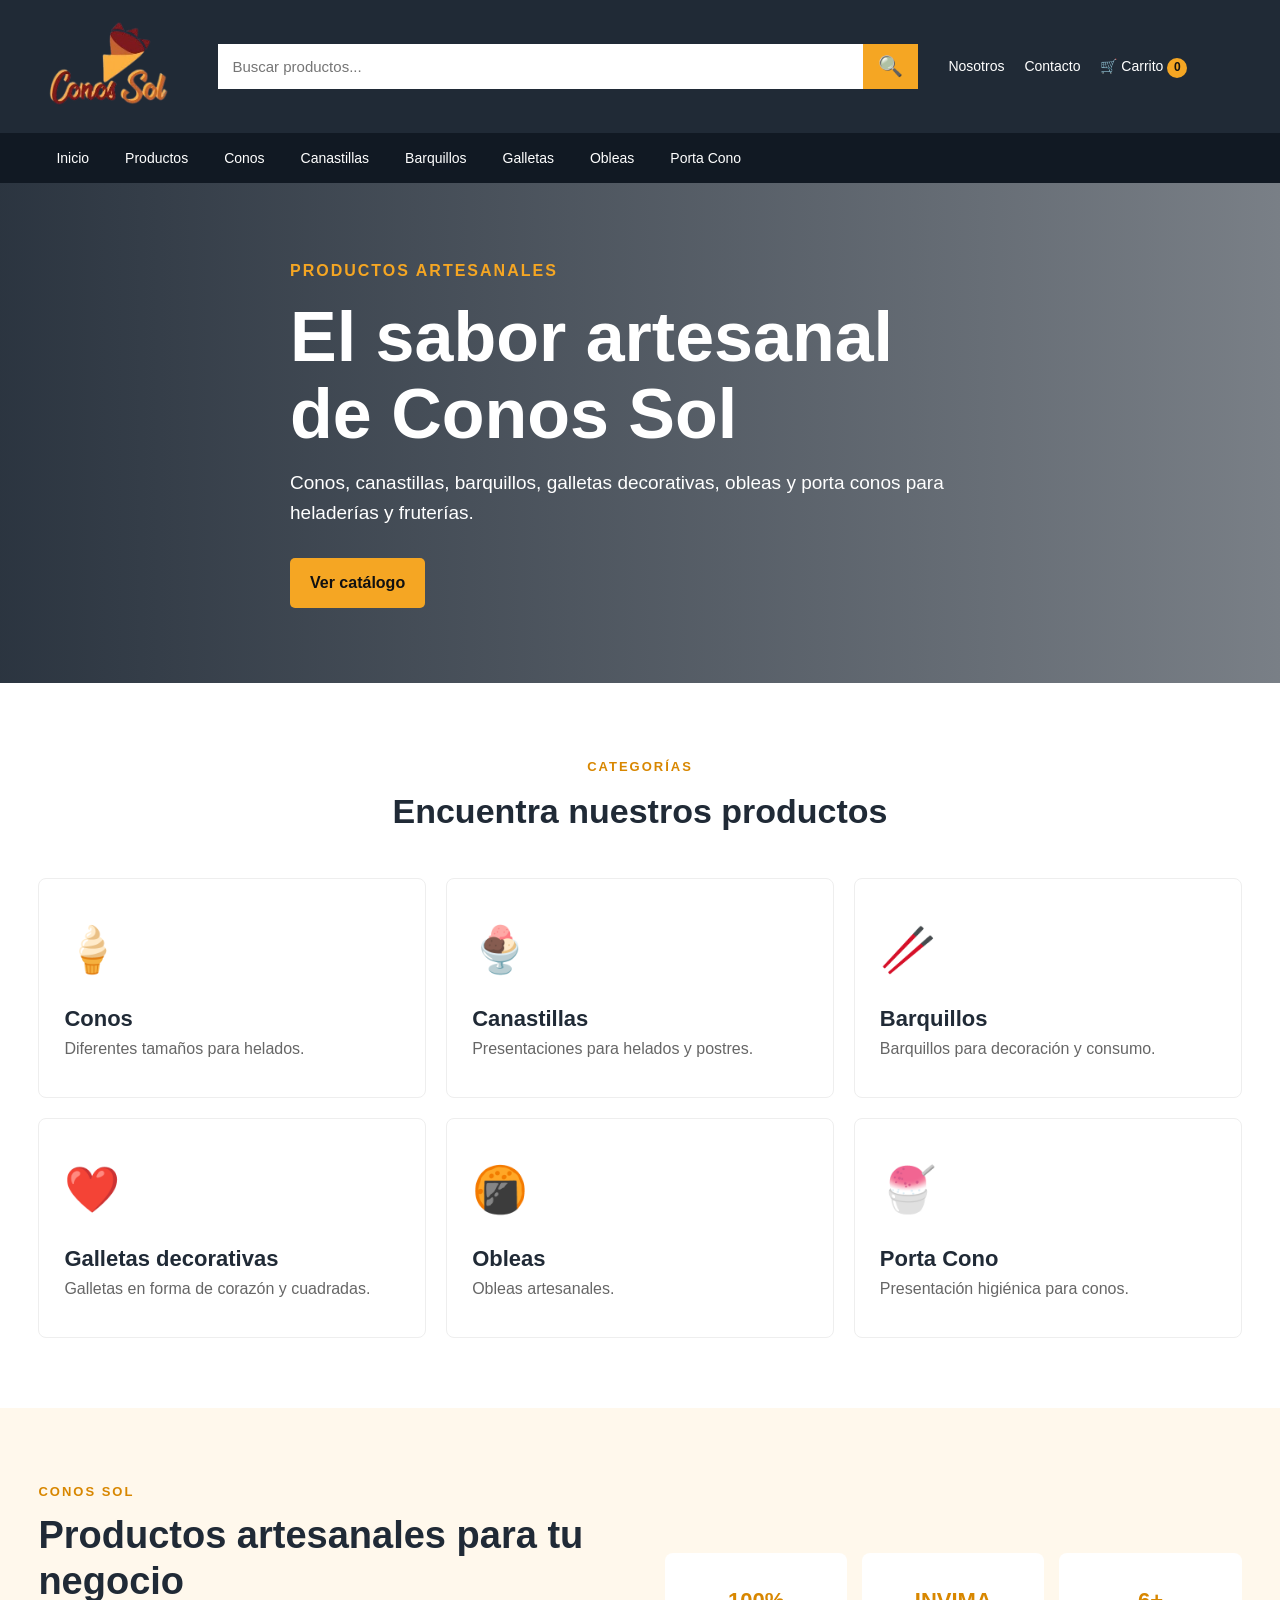
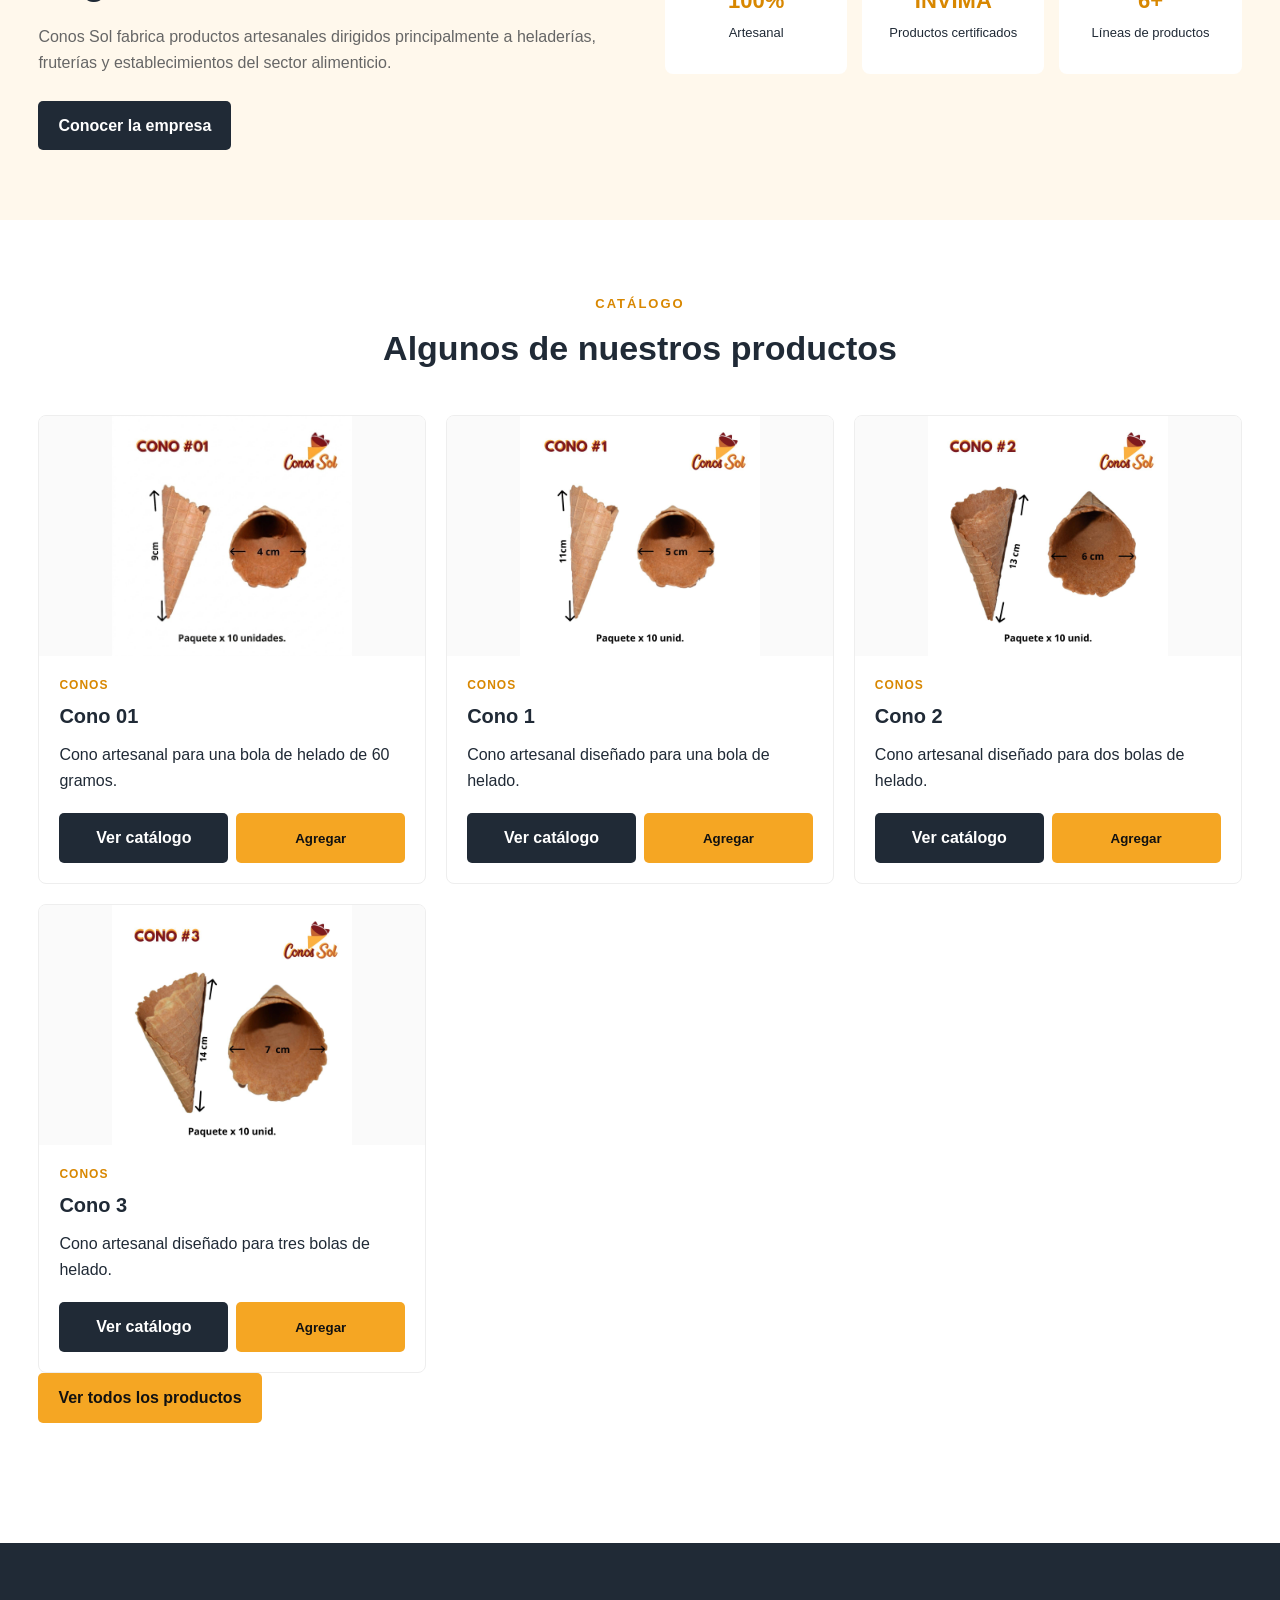
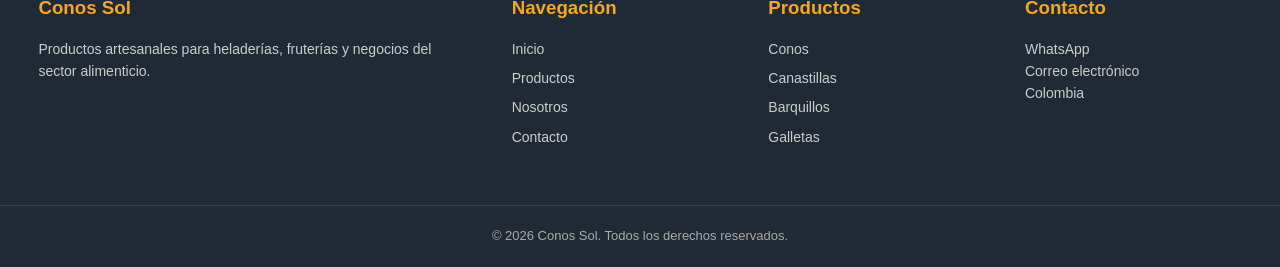
==== index.html @ 16136f0b "Organizar archivos para GitHub Pages" ====
<!DOCTYPE html>
<html lang="es">
<head>
    <meta charset="UTF-8">
    <meta name="viewport" content="width=device-width, initial-scale=1.0">

    <title>Conos Sol | Productos Artesanales</title>

    <link rel="stylesheet" href="css/style.css">
</head>

<body>

    <!-- =========================
         ENCABEZADO
    ========================== -->

    <header class="header">

        <div class="header-container">

            <a href="index.html" class="logo-container">
                <img src="img/logo.png" alt="Conos Sol" class="logo">
            </a>

            <div class="search-container">
                <input
                    type="text"
                    id="searchHome"
                    placeholder="Buscar productos..."
                >

                <button onclick="buscarDesdeInicio()">
                    🔍
                </button>
            </div>

            <nav class="header-actions">

                <a href="pages/nosotros.html">
                    Nosotros
                </a>

                <a href="pages/contacto.html">
                    Contacto
                </a>

                <a href="pages/carrito.html" class="cart-link">
                    🛒 Carrito
                    <span id="cartCounter">0</span>
                </a>

            </nav>

        </div>

    </header>


    <!-- =========================
         MENÚ PRINCIPAL
    ========================== -->

    <nav class="main-nav">

        <div class="nav-container">

            <a href="index.html">
                Inicio
            </a>

            <a href="pages/productos.html">
                Productos
            </a>

            <a href="pages/productos.html?categoria=conos">
                Conos
            </a>

            <a href="pages/productos.html?categoria=canastillas">
                Canastillas
            </a>

            <a href="pages/productos.html?categoria=barquillos">
                Barquillos
            </a>

            <a href="pages/productos.html?categoria=galletas">
                Galletas
            </a>

            <a href="pages/productos.html?categoria=obleas">
                Obleas
            </a>

            <a href="pages/productos.html?categoria=porta-cono">
                Porta Cono
            </a>

        </div>

    </nav>


    <!-- =========================
         BANNER PRINCIPAL
    ========================== -->

    <main>

        <section class="hero">

            <div class="hero-content">

                <span class="hero-tag">
                    PRODUCTOS ARTESANALES
                </span>

                <h1>
                    El sabor artesanal de Conos Sol
                </h1>

                <p>
                    Conos, canastillas, barquillos, galletas decorativas,
                    obleas y porta conos para heladerías y fruterías.
                </p>

                <a
                    href="pages/productos.html"
                    class="btn-primary"
                >
                    Ver catálogo
                </a>

            </div>

        </section>


        <!-- =========================
             CATEGORÍAS
        ========================== -->

        <section class="section">

            <div class="section-title">

                <span>CATEGORÍAS</span>

                <h2>
                    Encuentra nuestros productos
                </h2>

            </div>


            <div class="category-grid">

                <a
                    href="pages/productos.html?categoria=conos"
                    class="category-card"
                >

                    <div class="category-icon">
                        🍦​
                    </div>

                    <h3>
                        Conos
                    </h3>

                    <p>
                        Diferentes tamaños para helados.
                    </p>

                </a>


                <a
                    href="pages/productos.html?categoria=canastillas"
                    class="category-card"
                >

                    <div class="category-icon">
                        🍨​
                    </div>

                    <h3>
                        Canastillas
                    </h3>

                    <p>
                        Presentaciones para helados y postres.
                    </p>

                </a>


                <a
                    href="pages/productos.html?categoria=barquillos"
                    class="category-card"
                >

                    <div class="category-icon">
                        🥢​
                    </div>

                    <h3>
                        Barquillos
                    </h3>

                    <p>
                        Barquillos para decoración y consumo.
                    </p>

                </a>


                <a
                    href="pages/productos.html?categoria=galletas"
                    class="category-card"
                >

                    <div class="category-icon">
                        ❤️
                    </div>

                    <h3>
                        Galletas decorativas
                    </h3>

                    <p>
                        Galletas en forma de corazón y cuadradas.
                    </p>

                </a>


                <a
                    href="pages/productos.html?categoria=obleas"
                    class="category-card"
                >

                    <div class="category-icon">
                        ​🍘​
                    </div>

                    <h3>
                        Obleas
                    </h3>

                    <p>
                        Obleas artesanales.
                    </p>

                </a>


                <a
                    href="pages/productos.html?categoria=porta-cono"
                    class="category-card"
                >

                    <div class="category-icon">
                        🍧​
                    </div>

                    <h3>
                        Porta Cono
                    </h3>

                    <p>
                        Presentación higiénica para conos.
                    </p>

                </a>

            </div>

        </section>


        <!-- =========================
             INFORMACIÓN DE LA EMPRESA
        ========================== -->

        <section class="info-section">

            <div>

                <span class="section-label">
                    CONOS SOL
                </span>

                <h2>
                    Productos artesanales para tu negocio
                </h2>

                <p>
                    Conos Sol fabrica productos artesanales dirigidos
                    principalmente a heladerías, fruterías y establecimientos
                    del sector alimenticio.
                </p>

                <a
                    href="pages/nosotros.html"
                    class="btn-secondary"
                >
                    Conocer la empresa
                </a>

            </div>


            <div class="info-box">

                <div>
                    <strong>100%</strong>
                    <span>Artesanal</span>
                </div>

                <div>
                    <strong>INVIMA</strong>
                    <span>Productos certificados</span>
                </div>

                <div>
                    <strong>6+</strong>
                    <span>Líneas de productos</span>
                </div>

            </div>

        </section>


        <!-- =========================
             DESTACADOS
        ========================== -->

        <section class="section">

            <div class="section-title">

                <span>CATÁLOGO</span>

                <h2>
                    Algunos de nuestros productos
                </h2>

            </div>

            <div
                id="featuredProducts"
                class="product-grid"
            >
                <!-- JavaScript -->
            </div>

            <div class="center-button">

                <a
                    href="pages/productos.html"
                    class="btn-primary"
                >
                    Ver todos los productos
                </a>

            </div>

        </section>

    </main>


    <!-- =========================
         PIE DE PÁGINA
    ========================== -->

    <footer class="footer">

        <div class="footer-container">

            <div>

                <h3>
                    Conos Sol
                </h3>

                <p>
                    Productos artesanales para heladerías,
                    fruterías y negocios del sector alimenticio.
                </p>

            </div>


            <div>

                <h3>
                    Navegación
                </h3>

                <a href="index.html">
                    Inicio
                </a>

                <a href="pages/productos.html">
                    Productos
                </a>

                <a href="pages/nosotros.html">
                    Nosotros
                </a>

                <a href="pages/contacto.html">
                    Contacto
                </a>

            </div>


            <div>

                <h3>
                    Productos
                </h3>

                <a href="pages/productos.html?categoria=conos">
                    Conos
                </a>

                <a href="pages/productos.html?categoria=canastillas">
                    Canastillas
                </a>

                <a href="pages/productos.html?categoria=barquillos">
                    Barquillos
                </a>

                <a href="pages/productos.html?categoria=galletas">
                    Galletas
                </a>

            </div>


            <div>

                <h3>
                    Contacto
                </h3>

                <p>
                    WhatsApp
                </p>

                <p>
                    Correo electrónico
                </p>

                <p>
                    Colombia
                </p>

            </div>

        </div>


        <div class="footer-bottom">

            <p>
                © 2026 Conos Sol. Todos los derechos reservados.
            </p>

        </div>

    </footer>


    <script src="js/script.js"></script>

</body>
</html>
---- css/style.css ----
/* =========================================================
   CONOS SOL
   ESTILOS GENERALES
========================================================= */

* {
    margin: 0;
    padding: 0;
    box-sizing: border-box;
}


:root {

    --primary: #f5a623;
    --primary-dark: #d88700;

    --dark: #202a36;
    --dark-2: #303b48;

    --cream: #fff8ec;

    --brown: #71351f;

    --white: #ffffff;

    --gray: #666666;

    --light-gray: #eeeeee;

}


body {

    font-family:
        Arial,
        Helvetica,
        sans-serif;

    color: var(--dark);

    background: #ffffff;

    line-height: 1.6;

}


a {

    text-decoration: none;

    color: inherit;

}


button,
input,
textarea,
select {

    font-family: inherit;

}


/* =========================================================
   HEADER
========================================================= */

.header {

    background: var(--dark);

    color: white;

}


.header-container {

    width: min(
        1400px,
        94%
    );

    margin: auto;

    min-height: 75px;

    display: flex;

    align-items: center;

    gap: 30px;

}


.logo {

    width: 150px;

    height: auto;

    object-fit: contain;

}


.logo-container {

    display: flex;

    align-items: center;

}


/* =========================================================
   BUSCADOR
========================================================= */

.search-container {

    flex: 1;

    display: flex;

    max-width: 700px;

}


.search-container input {

    width: 100%;

    padding: 14px;

    border: none;

    outline: none;

    font-size: 15px;

}


.search-container button {

    width: 60px;

    border: none;

    background: var(--primary);

    cursor: pointer;

    font-size: 20px;

}


.search-container button:hover {

    background: var(--primary-dark);

}


/* =========================================================
   ACCIONES HEADER
========================================================= */

.header-actions {

    display: flex;

    align-items: center;

    gap: 20px;

    white-space: nowrap;

}


.header-actions a {

    font-size: 14px;

}


.header-actions a:hover {

    color: var(--primary);

}


.cart-link {

    position: relative;

}


#cartCounter {

    background: var(--primary);

    color: #111;

    border-radius: 50%;

    min-width: 20px;

    height: 20px;

    display: inline-flex;

    align-items: center;

    justify-content: center;

    font-size: 12px;

    font-weight: bold;

}


/* =========================================================
   MENÚ
========================================================= */

.main-nav {

    background: #111923;

    color: white;

}


.nav-container {

    width: min(
        1400px,
        94%
    );

    margin: auto;

    display: flex;

    overflow-x: auto;

}


.nav-container a {

    padding: 14px 18px;

    white-space: nowrap;

    font-size: 14px;

}


.nav-container a:hover {

    background: var(--dark-2);

    color: var(--primary);

}


/* =========================================================
   HERO
========================================================= */

.hero {

    min-height: 500px;

    display: flex;

    align-items: center;

    background:

        linear-gradient(
            90deg,
            rgba(32, 42, 54, .95),
            rgba(32, 42, 54, .60)
        ),

        url("../img/conos.jpg");

    background-size: cover;

    background-position: center;

    color: white;

}


.hero-content {

    width: min(
        1400px,
        94%
    );

    margin: auto;

    max-width: 700px;

}


.hero-tag {

    color: var(--primary);

    font-weight: bold;

    letter-spacing: 2px;

}


.hero h1 {

    font-size: clamp(
        40px,
        6vw,
        70px
    );

    line-height: 1.1;

    margin: 15px 0;

}


.hero p {

    font-size: 19px;

    margin-bottom: 30px;

}


/* =========================================================
   BOTONES
========================================================= */

.btn-primary,
.btn-secondary,
.btn-danger {

    display: inline-flex;

    align-items: center;

    justify-content: center;

    border: none;

    padding: 12px 20px;

    border-radius: 5px;

    cursor: pointer;

    font-weight: bold;

    transition: .2s;

}


.btn-primary {

    background: var(--primary);

    color: #111;

}


.btn-primary:hover {

    background: var(--primary-dark);

    transform: translateY(-1px);

}


.btn-secondary {

    background: var(--dark);

    color: white;

}


.btn-secondary:hover {

    background: var(--dark-2);

}


.btn-danger {

    background: #c0392b;

    color: white;

}


.full-button {

    width: 100%;

    margin-top: 10px;

}


/* =========================================================
   SECCIONES
========================================================= */

.section {

    width: min(
        1400px,
        94%
    );

    margin: auto;

    padding: 70px 0;

}


.section-title {

    text-align: center;

    margin-bottom: 40px;

}


.section-title span,
.section-label {

    color: var(--primary-dark);

    font-weight: bold;

    font-size: 13px;

    letter-spacing: 2px;

}


.section-title h2 {

    font-size: 34px;

    margin-top: 5px;

}


/* =========================================================
   CATEGORÍAS
========================================================= */

.category-grid {

    display: grid;

    grid-template-columns:
        repeat(
            3,
            1fr
        );

    gap: 20px;

}


.category-card {

    padding: 35px 25px;

    border: 1px solid var(--light-gray);

    border-radius: 8px;

    background: white;

    transition: .2s;

}


.category-card:hover {

    transform: translateY(-5px);

    box-shadow:
        0 8px 25px
        rgba(0,0,0,.10);

}


.category-icon {

    font-size: 45px;

    margin-bottom: 15px;

}


.category-card h3 {

    font-size: 22px;

}


.category-card p {

    color: var(--gray);

}


/* =========================================================
   INFORMACIÓN
========================================================= */

.info-section {

    background: var(--cream);

    padding: 70px max(
        3%,
        calc(
            (100% - 1400px) / 2
        )
    );

    display: grid;

    grid-template-columns:
        1fr 1fr;

    gap: 50px;

    align-items: center;

}


.info-section h2 {

    font-size: 38px;

    line-height: 1.2;

    margin: 10px 0 20px;

}


.info-section p {

    color: var(--gray);

    margin-bottom: 25px;

}


.info-box {

    display: grid;

    grid-template-columns:
        repeat(
            3,
            1fr
        );

    gap: 15px;

}


.info-box div {

    background: white;

    padding: 30px 15px;

    text-align: center;

    border-radius: 8px;

}


.info-box strong {

    display: block;

    font-size: 22px;

    color: var(--primary-dark);

}


.info-box span {

    font-size: 13px;

}


/* =========================================================
   CATÁLOGO
========================================================= */

.catalog-page {

    width: min(
        1400px,
        94%
    );

    margin: auto;

    padding: 25px 0 70px;

}


.breadcrumb {

    display: flex;

    gap: 10px;

    margin-bottom: 25px;

    color: var(--gray);

    font-size: 14px;

}


.catalog-layout {

    display: grid;

    grid-template-columns:
        240px 1fr;

    gap: 30px;

}


/* =========================================================
   SIDEBAR
========================================================= */

.sidebar {

    border:
        1px solid
        var(--light-gray);

    border-radius: 8px;

    overflow: hidden;

    height: fit-content;

    position: sticky;

    top: 20px;

}


.sidebar-header {

    padding: 20px;

    background: var(--dark);

    color: white;

}


.sidebar-header h2 {

    font-size: 20px;

}


.category-button {

    width: 100%;

    padding: 15px 18px;

    background: white;

    border: none;

    border-bottom:
        1px solid
        var(--light-gray);

    text-align: left;

    cursor: pointer;

    font-size: 14px;

}


.category-button:hover,
.category-button.active {

    background: var(--cream);

    color: var(--primary-dark);

    font-weight: bold;

}


.sidebar-info {

    padding: 20px;

    background: #fafafa;

}


.sidebar-info h3 {

    margin-bottom: 8px;

}


.sidebar-info p {

    color: var(--gray);

    font-size: 13px;

    margin-bottom: 12px;

}


.sidebar-info a {

    color: var(--primary-dark);

    font-weight: bold;

}


/* =========================================================
   CABECERA CATÁLOGO
========================================================= */

.catalog-header {

    display: flex;

    justify-content: space-between;

    align-items: end;

    gap: 20px;

    margin-bottom: 30px;

}


.catalog-header h1 {

    font-size: 35px;

    line-height: 1.2;

}


.catalog-header p {

    color: var(--gray);

}


.sort-container {

    display: flex;

    align-items: center;

    gap: 10px;

}


.sort-container select {

    padding: 10px;

    border:
        1px solid
        #ccc;

    border-radius: 5px;

}


/* =========================================================
   PRODUCTOS
========================================================= */

.product-grid {

    display: grid;

    grid-template-columns:
        repeat(
            3,
            1fr
        );

    gap: 20px;

}


.product-card {

    border:
        1px solid
        var(--light-gray);

    border-radius: 8px;

    overflow: hidden;

    background: white;

    display: flex;

    flex-direction: column;

    transition: .2s;

}


.product-card:hover {

    box-shadow:
        0 8px 25px
        rgba(0,0,0,.10);

    transform: translateY(-3px);

}


.product-image-container {

    height: 240px;

    display: flex;

    align-items: center;

    justify-content: center;

    background: #fafafa;

    overflow: hidden;

}


.product-image {

    width: 100%;

    height: 100%;

    object-fit: contain;

}


.image-placeholder {

    display: flex;

    flex-direction: column;

    align-items: center;

    justify-content: center;

    height: 100%;

    width: 100%;

    color: var(--gray);

}


.image-placeholder span {

    font-size: 50px;

}


.product-content {

    padding: 20px;

    flex: 1;

    display: flex;

    flex-direction: column;

}


.product-category {

    color: var(--primary-dark);

    font-size: 12px;

    font-weight: bold;

    text-transform: uppercase;

    letter-spacing: 1px;

}


.product-content h3 {

    font-size: 20px;

    margin: 5px 0 10px;

}


.product-description {

    color: var(--gray);

    font-size: 14px;

}


.product-specs {

    margin-top: 15px;

    padding-top: 15px;

    border-top:
        1px solid
        var(--light-gray);

}


.product-specs p {

    font-size: 13px;

    margin: 4px 0;

}


.product-actions {

    display: flex;

    gap: 8px;

    margin-top: auto;

    padding-top: 20px;

}


.product-actions button,
.product-actions a {

    flex: 1;

}


.no-results {

    display: none;

    padding: 60px 20px;

    text-align: center;

    color: var(--gray);

}


/* =========================================================
   PÁGINAS INTERNAS
========================================================= */

.page-banner {

    padding: 80px 5%;

    background: var(--dark);

    color: white;

    text-align: center;

}


.page-banner span {

    color: var(--primary);

    font-weight: bold;

    letter-spacing: 2px;

}


.page-banner h1 {

    font-size: 45px;

    margin: 10px 0;

}


.content-section {

    width: min(
        1100px,
        94%
    );

    margin: auto;

    padding: 70px 0;

    display: grid;

    grid-template-columns:
        1.5fr 1fr;

    gap: 50px;

    align-items: center;

}


.content-text h2 {

    font-size: 38px;

    line-height: 1.2;

    margin: 10px 0 20px;

}


.content-text p {

    color: var(--gray);

    margin-bottom: 15px;

}


.company-card {

    padding: 50px;

    text-align: center;

    background: var(--cream);

    border-radius: 10px;

}


.big-icon {

    font-size: 80px;

}


.light-section {

    background: #fafafa;

    width: 100%;

    padding-left: 5%;

    padding-right: 5%;

}


.values-grid {

    width: min(
        1200px,
        100%
    );

    margin: auto;

    display: grid;

    grid-template-columns:
        repeat(
            3,
            1fr
        );

    gap: 20px;

}


.value-card {

    padding: 30px;

    background: white;

    border:
        1px solid
        var(--light-gray);

    border-radius: 8px;

}


.value-card > div {

    font-size: 40px;

}


.value-card p {

    color: var(--gray);

}


/* =========================================================
   CTA
========================================================= */

.cta-section {

    padding: 70px 20px;

    text-align: center;

    background: var(--cream);

}


.cta-section h2 {

    font-size: 35px;

    margin-bottom: 10px;

}


.cta-section p {

    margin-bottom: 25px;

    color: var(--gray);

}


/* =========================================================
   CONTACTO
========================================================= */

.contact-section {

    width: min(
        1100px,
        94%
    );

    margin: auto;

    padding: 70px 0;

    display: grid;

    grid-template-columns:
        1fr 1fr;

    gap: 50px;

}


.contact-info h2 {

    font-size: 38px;

    line-height: 1.2;

    margin: 10px 0 20px;

}


.contact-info > p {

    color: var(--gray);

    margin-bottom: 30px;

}


.contact-item {

    display: flex;

    gap: 15px;

    margin: 25px 0;

}


.contact-item > span {

    font-size: 30px;

}


.contact-item p {

    color: var(--gray);

}


.contact-form-container {

    padding: 30px;

    border:
        1px solid
        var(--light-gray);

    border-radius: 8px;

}


.contact-form-container h2 {

    margin-bottom: 20px;

}


.contact-form-container form {

    display: flex;

    flex-direction: column;

}


.contact-form-container label {

    margin-top: 15px;

    margin-bottom: 5px;

    font-weight: bold;

}


.contact-form-container input,
.contact-form-container textarea {

    padding: 12px;

    border:
        1px solid
        #ccc;

    border-radius: 5px;

    resize: vertical;

    outline: none;

}


.contact-form-container input:focus,
.contact-form-container textarea:focus {

    border-color:
        var(--primary);

}


/* =========================================================
   DETALLE PRODUCTO
========================================================= */

.product-detail-page {

    width: min(
        1200px,
        94%
    );

    margin: auto;

    padding: 25px 0 70px;

}


.product-detail {

    display: grid;

    grid-template-columns:
        1fr 1fr;

    gap: 50px;

    align-items: start;

}


.detail-image {

    min-height: 500px;

    background: #fafafa;

    display: flex;

    align-items: center;

    justify-content: center;

    border-radius: 10px;

    overflow: hidden;

}


.detail-image img {

    width: 100%;

    height: 500px;

    object-fit: contain;

}


.detail-content h1 {

    font-size: 45px;

    line-height: 1.1;

    margin: 10px 0 20px;

}


.detail-description {

    color: var(--gray);

    font-size: 17px;

    margin-bottom: 25px;

}


.detail-specifications {

    border-top:
        1px solid
        var(--light-gray);

}


.detail-specifications div {

    display: flex;

    justify-content: space-between;

    gap: 20px;

    padding: 15px 0;

    border-bottom:
        1px solid
        var(--light-gray);

}


.detail-specifications span {

    color: var(--gray);

}


.detail-specifications strong {

    text-align: right;

}


.detail-actions {

    display: flex;

    gap: 10px;

    margin-top: 25px;

}


.detail-actions button,
.detail-actions a {

    flex: 1;

}


.quality-box {

    margin-top: 25px;

    padding: 20px;

    background: var(--cream);

    border-radius: 8px;

}


.quality-box p {

    color: var(--gray);

    margin-top: 5px;

    font-size: 14px;

}


/* =========================================================
   CARRITO
========================================================= */

.cart-page {

    width: min(
        1200px,
        94%
    );

    margin: auto;

    padding: 25px 0 70px;

}


.cart-layout {

    display: grid;

    grid-template-columns:
        1fr 350px;

    gap: 30px;

}


.cart-items {

    display: flex;

    flex-direction: column;

    gap: 15px;

}


.cart-item {

    display: grid;

    grid-template-columns:
        100px 1fr auto auto;

    gap: 20px;

    align-items: center;

    padding: 15px;

    border:
        1px solid
        var(--light-gray);

    border-radius: 8px;

}


.cart-item-image {

    width: 100px;

    height: 100px;

    background: #fafafa;

}


.cart-item-image img {

    width: 100%;

    height: 100%;

    object-fit: contain;

}


.cart-item-info span {

    color: var(--primary-dark);

    font-size: 12px;

    font-weight: bold;

}


.cart-item-info p {

    color: var(--gray);

    font-size: 13px;

}


.quantity-control {

    display: flex;

    align-items: center;

    gap: 12px;

}


.quantity-control button {

    width: 32px;

    height: 32px;

    border: 1px solid #ccc;

    background: white;

    cursor: pointer;

    border-radius: 4px;

}


.remove-button {

    border: none;

    background: transparent;

    cursor: pointer;

    color: #c0392b;

    font-size: 20px;

}


.cart-summary {

    padding: 25px;

    background: #fafafa;

    border:
        1px solid
        var(--light-gray);

    border-radius: 8px;

    height: fit-content;

    position: sticky;

    top: 20px;

}


.cart-summary h2 {

    margin-bottom: 20px;

}


.summary-row {

    display: flex;

    justify-content: space-between;

    padding: 10px 0;

}


.order-note {

    font-size: 13px;

    color: var(--gray);

    margin: 15px 0;

}


.empty-cart {

    text-align: center;

    padding: 70px 20px;

    background: #fafafa;

    border-radius: 8px;

}


.empty-cart > div {

    font-size: 60px;

}


.empty-cart p {

    color: var(--gray);

    margin: 10px 0 25px;

}


/* =========================================================
   FOOTER
========================================================= */

.footer {

    background: var(--dark);

    color: white;

    margin-top: 50px;

}


.footer-container {

    width: min(
        1400px,
        94%
    );

    margin: auto;

    padding: 50px 0;

    display: grid;

    grid-template-columns:
        2fr
        1fr
        1fr
        1fr;

    gap: 40px;

}


.footer-container h3 {

    margin-bottom: 15px;

    color: var(--primary);

}


.footer-container p {

    color: #ccc;

    font-size: 14px;

}


.footer-container a {

    display: block;

    color: #ccc;

    margin: 7px 0;

    font-size: 14px;

}


.footer-container a:hover {

    color: var(--primary);

}


.footer-bottom {

    padding: 20px;

    text-align: center;

    border-top:
        1px solid
        rgba(255,255,255,.1);

    color: #aaa;

    font-size: 13px;

}


/* =========================================================
   RESPONSIVE
========================================================= */

@media (max-width: 1000px) {

    .header-container {

        flex-wrap: wrap;

        padding: 15px 0;

    }


    .search-container {

        order: 3;

        flex-basis: 100%;

        max-width: none;

    }


    .category-grid {

        grid-template-columns:
            repeat(
                2,
                1fr
            );

    }


    .product-grid {

        grid-template-columns:
            repeat(
                2,
                1fr
            );

    }


    .catalog-layout {

        grid-template-columns:
            200px 1fr;

    }


    .info-section,
    .content-section,
    .contact-section {

        grid-template-columns:
            1fr;

    }


    .footer-container {

        grid-template-columns:
            repeat(
                2,
                1fr
            );

    }


    .product-detail {

        grid-template-columns:
            1fr;

    }

}


@media (max-width: 700px) {

    .header-actions {

        width: 100%;

        justify-content: center;

        overflow-x: auto;

    }


    .category-grid,
    .product-grid,
    .values-grid {

        grid-template-columns:
            1fr;

    }


    .catalog-layout {

        grid-template-columns:
            1fr;

    }


    .sidebar {

        position: static;

    }


    .catalog-header {

        flex-direction: column;

        align-items: stretch;

    }


    .sort-container {

        justify-content: space-between;

    }


    .info-box {

        grid-template-columns:
            1fr;

    }


    .footer-container {

        grid-template-columns:
            1fr;

    }


    .detail-image {

        min-height: 350px;

    }


    .detail-image img {

        height: 350px;

    }


    .detail-content h1 {

        font-size: 35px;

    }


    .cart-layout {

        grid-template-columns:
            1fr;

    }


    .cart-item {

        grid-template-columns:
            80px 1fr;

    }


    .cart-item-image {

        width: 80px;

        height: 80px;

    }


    .quantity-control {

        grid-column: 2;

    }


    .remove-button {

        position: absolute;

        right: 15px;

    }


    .cart-item {

        position: relative;

    }

}
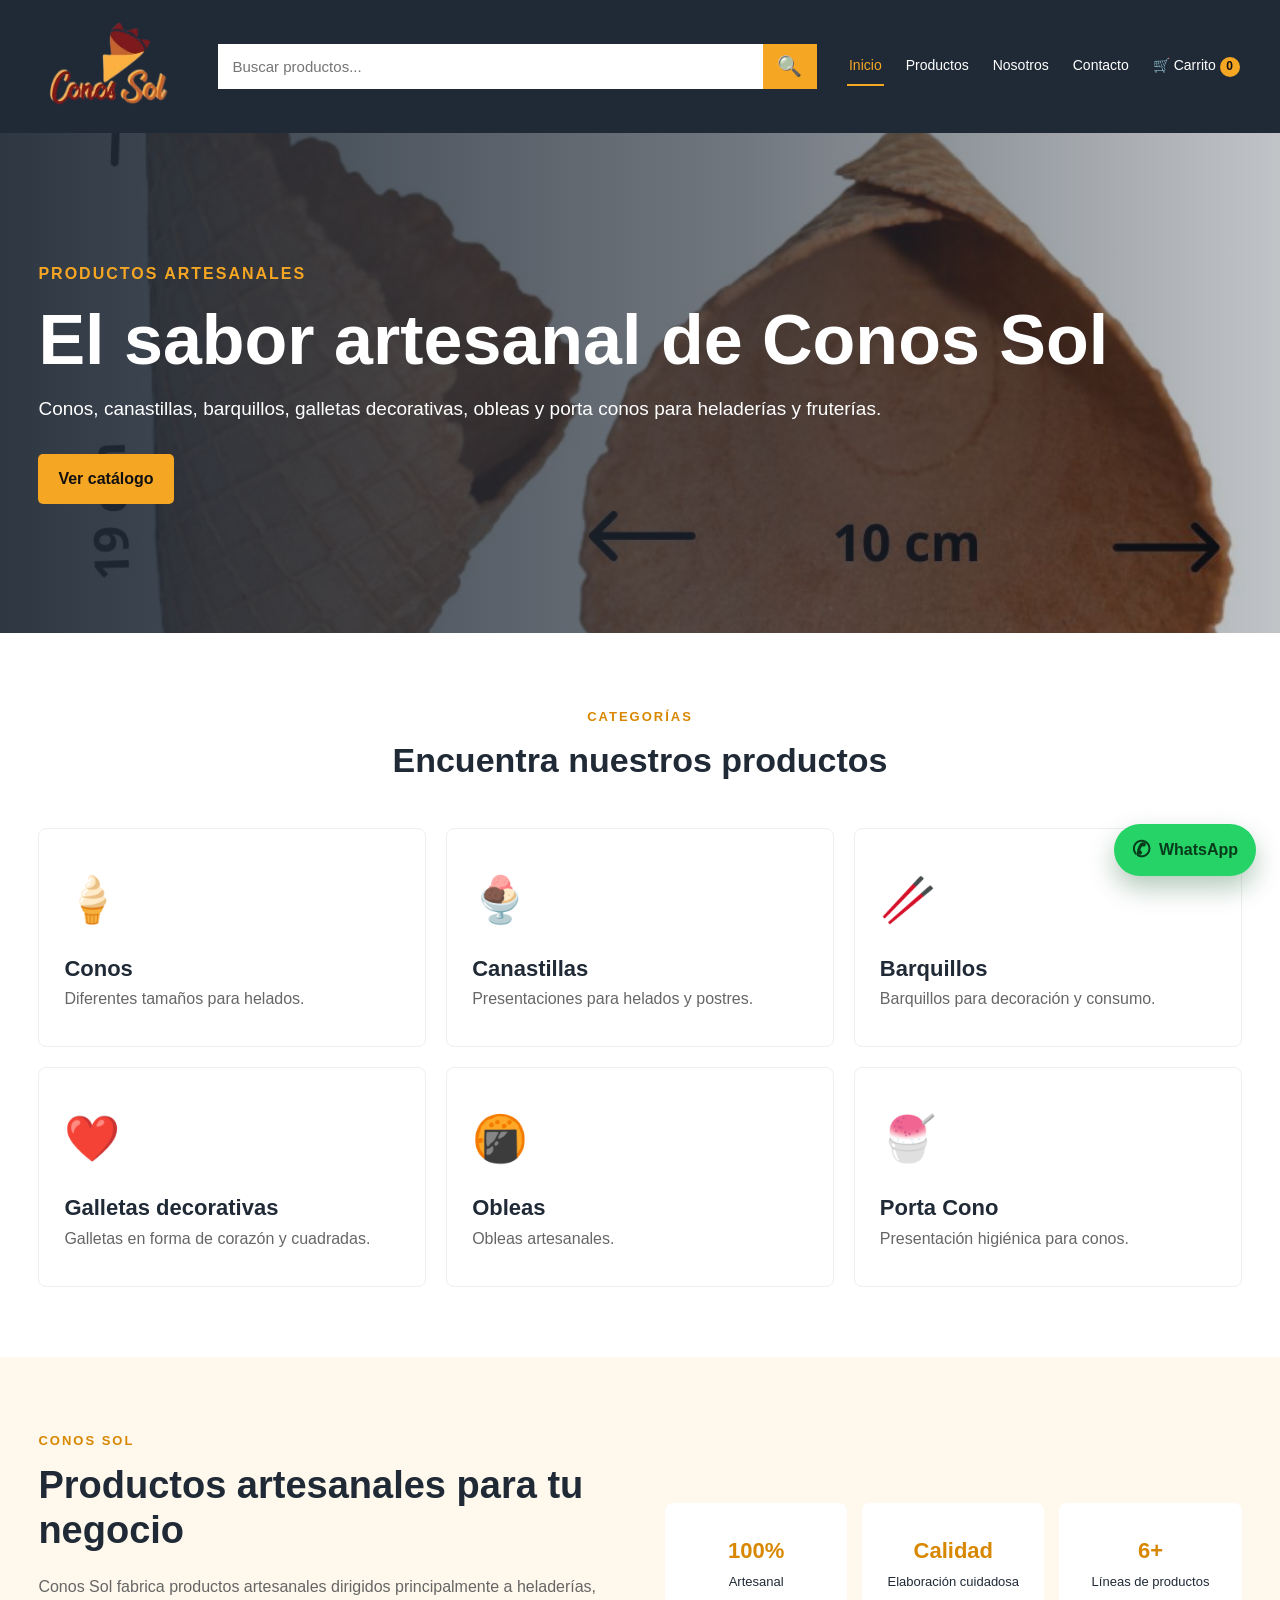
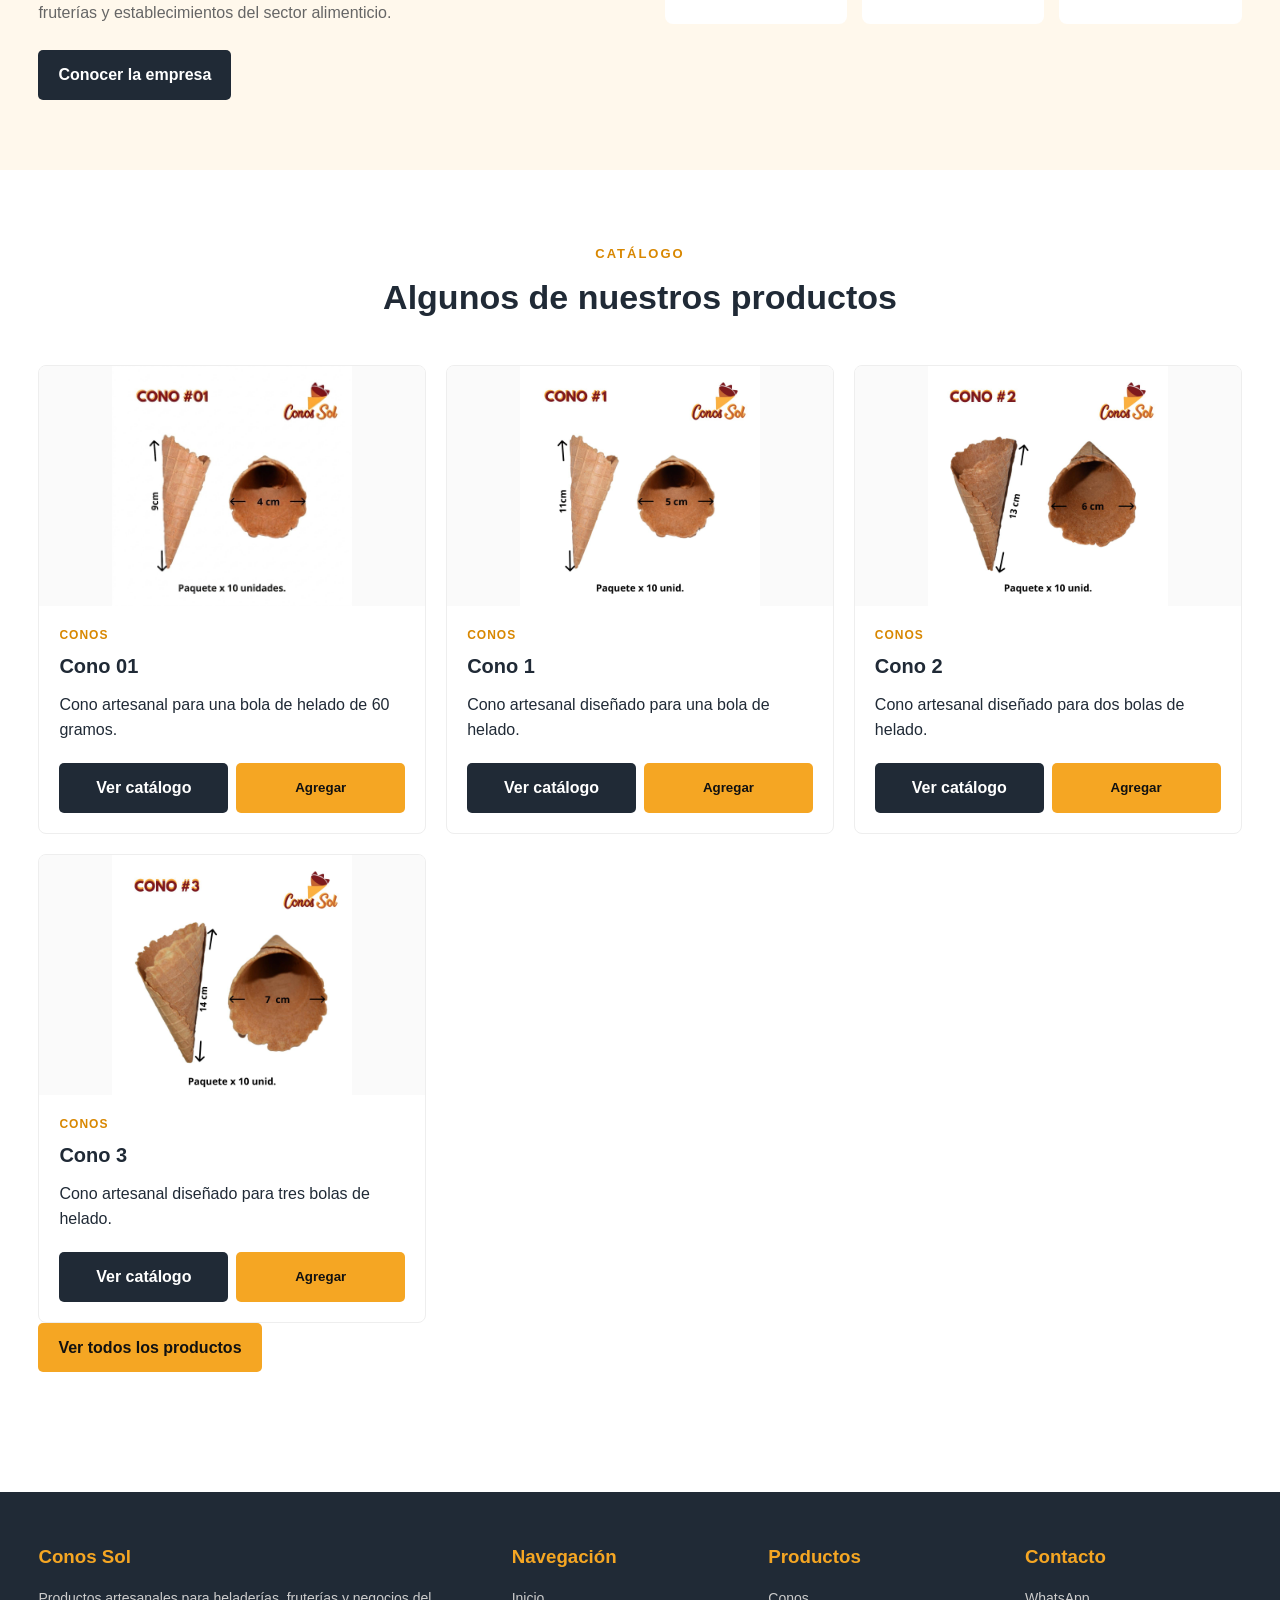
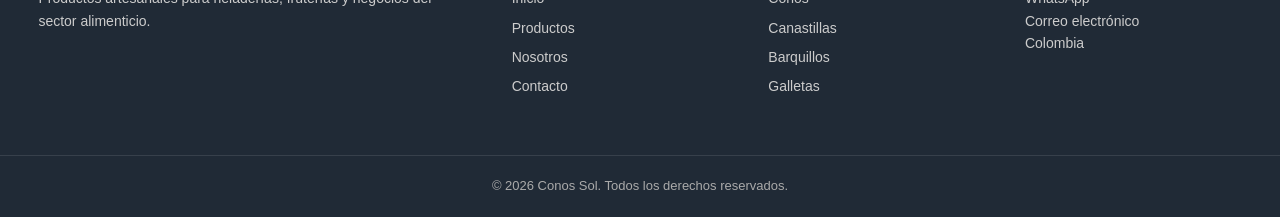
==== commit c865254f: "Actualizar diseño de la página" ====
--- a/index.html
+++ b/index.html
@@ -30,12 +30,20 @@
                     placeholder="Buscar productos..."
                 >
 
-                <button onclick="buscarDesdeInicio()">
+                <button onclick="buscarDesdeInicio()" aria-label="Buscar productos">
                     🔍
                 </button>
             </div>
 
             <nav class="header-actions">
+
+                <a href="index.html">
+                    Inicio
+                </a>
+
+                <a href="pages/productos.html">
+                    Productos
+                </a>
 
                 <a href="pages/nosotros.html">
                     Nosotros
@@ -58,57 +66,25 @@
 
 
     <!-- =========================
-         MENÚ PRINCIPAL
-    ========================== -->
-
-    <nav class="main-nav">
-
-        <div class="nav-container">
-
-            <a href="index.html">
-                Inicio
-            </a>
-
-            <a href="pages/productos.html">
-                Productos
-            </a>
-
-            <a href="pages/productos.html?categoria=conos">
-                Conos
-            </a>
-
-            <a href="pages/productos.html?categoria=canastillas">
-                Canastillas
-            </a>
-
-            <a href="pages/productos.html?categoria=barquillos">
-                Barquillos
-            </a>
-
-            <a href="pages/productos.html?categoria=galletas">
-                Galletas
-            </a>
-
-            <a href="pages/productos.html?categoria=obleas">
-                Obleas
-            </a>
-
-            <a href="pages/productos.html?categoria=porta-cono">
-                Porta Cono
-            </a>
-
-        </div>
-
-    </nav>
-
-
-    <!-- =========================
          BANNER PRINCIPAL
     ========================== -->
 
     <main>
 
         <section class="hero">
+
+            <video
+                class="hero-video"
+                autoplay
+                muted
+                loop
+                playsinline
+                preload="metadata"
+                poster="img/conos/cono-especial.jpg"
+                aria-hidden="true"
+            >
+                <source src="img/Portada/Portada%201%20Inicio.mp4" type="video/mp4">
+            </video>
 
             <div class="hero-content">
 
@@ -320,8 +296,8 @@
                 </div>
 
                 <div>
-                    <strong>INVIMA</strong>
-                    <span>Productos certificados</span>
+                    <strong>Calidad</strong>
+                    <span>Elaboración cuidadosa</span>
                 </div>
 
                 <div>
@@ -482,4 +458,4 @@
     <script src="js/script.js"></script>
 
 </body>
-</html>+</html>
--- a/css/style.css
+++ b/css/style.css
@@ -56,6 +56,19 @@
 }
 
 
+a:focus-visible,
+button:focus-visible,
+input:focus-visible,
+textarea:focus-visible,
+select:focus-visible {
+
+    outline: 3px solid rgba(245, 166, 35, .75);
+
+    outline-offset: 3px;
+
+}
+
+
 button,
 input,
 textarea,
@@ -192,6 +205,12 @@
 
     font-size: 14px;
 
+    padding: 8px 2px;
+
+    border-bottom: 2px solid transparent;
+
+    transition: color .2s, border-color .2s;
+
 }
 
 
@@ -295,19 +314,13 @@
 
     align-items: center;
 
-    background:
-
-        linear-gradient(
-            90deg,
-            rgba(32, 42, 54, .95),
-            rgba(32, 42, 54, .60)
-        ),
-
-        url("../img/conos.jpg");
-
-    background-size: cover;
-
-    background-position: center;
+    position: relative;
+
+    overflow: hidden;
+
+    isolation: isolate;
+
+    background: var(--dark) url("../img/conos/cono-especial.jpg") center / cover;
 
     color: white;
 
@@ -323,7 +336,11 @@
 
     margin: auto;
 
-    max-width: 700px;
+    max-width: 1400px;
+
+    position: relative;
+
+    z-index: 2;
 
 }
 
@@ -1355,6 +1372,8 @@
 
     border-radius: 8px;
 
+    box-shadow: 0 14px 35px rgba(32, 42, 54, .08);
+
 }
 
 
@@ -1408,6 +1427,8 @@
 
     border-color:
         var(--primary);
+
+    box-shadow: 0 0 0 3px rgba(245, 166, 35, .18);
 
 }
 
@@ -1723,6 +1744,292 @@
     color: #c0392b;
 
     font-size: 20px;
+
+}
+
+
+.company-contact-section {
+
+    width: min(1100px, 94%);
+
+    margin: 0 auto 70px;
+
+    display: grid;
+
+    grid-template-columns: .9fr 1.1fr;
+
+    min-height: 420px;
+
+    border: 1px solid var(--light-gray);
+
+    border-radius: 12px;
+
+    overflow: hidden;
+
+    background: white;
+
+    box-shadow: 0 14px 35px rgba(32, 42, 54, .07);
+
+}
+
+
+.company-contact-card {
+
+    padding: 50px;
+
+    background: var(--cream);
+
+}
+
+
+.company-contact-card h2 {
+
+    margin: 8px 0 14px;
+
+    font-size: 32px;
+
+    line-height: 1.2;
+
+}
+
+
+.company-contact-card > p {
+
+    color: var(--gray);
+
+    margin-bottom: 18px;
+
+}
+
+
+.map-link,
+.company-phone a {
+
+    color: var(--primary-dark);
+
+    font-weight: bold;
+
+}
+
+
+.company-phone {
+
+    margin-top: 28px;
+
+}
+
+
+.social-links {
+
+    display: flex;
+
+    flex-wrap: wrap;
+
+    gap: 10px;
+
+    margin-top: 18px;
+
+}
+
+
+.social-links a {
+
+    padding: 8px 13px;
+
+    border: 1px solid var(--primary);
+
+    border-radius: 999px;
+
+    color: var(--dark);
+
+    font-size: 14px;
+
+    font-weight: bold;
+
+}
+
+
+.social-links a:hover {
+
+    background: var(--primary);
+
+}
+
+
+.company-map {
+
+    width: 100%;
+
+    height: 100%;
+
+    min-height: 420px;
+
+    border: 0;
+
+}
+
+
+.header-actions a[aria-current="page"] {
+
+    color: var(--primary);
+
+    border-bottom-color: var(--primary);
+
+}
+
+
+@media (prefers-reduced-motion: reduce) {
+
+    .hero-video {
+
+        display: none;
+
+    }
+
+}
+
+
+.hero::before {
+
+    content: "";
+
+    position: absolute;
+
+    z-index: 1;
+
+    inset: 0;
+
+    background: linear-gradient(
+        90deg,
+        rgba(32, 42, 54, .94),
+        rgba(32, 42, 54, .64) 58%,
+        rgba(32, 42, 54, .28)
+    );
+
+}
+
+
+.hero-video {
+
+    position: absolute;
+
+    z-index: 0;
+
+    inset: 0;
+
+    width: 100%;
+
+    height: 100%;
+
+    object-fit: cover;
+
+    object-position: center;
+
+}
+
+
+.contact-whatsapp-link {
+
+    display: inline-flex;
+
+    margin-top: 8px;
+
+    color: var(--primary-dark);
+
+    font-weight: bold;
+
+}
+
+
+.site-notification {
+
+    position: fixed;
+
+    z-index: 20;
+
+    right: 24px;
+
+    bottom: 86px;
+
+    max-width: min(360px, calc(100% - 48px));
+
+    padding: 14px 18px;
+
+    border-radius: 8px;
+
+    background: var(--dark);
+
+    color: white;
+
+    box-shadow: 0 12px 30px rgba(0, 0, 0, .2);
+
+    opacity: 0;
+
+    pointer-events: none;
+
+    transform: translateY(12px);
+
+    transition: opacity .2s, transform .2s;
+
+}
+
+
+.site-notification.is-visible {
+
+    opacity: 1;
+
+    transform: translateY(0);
+
+}
+
+
+.floating-whatsapp {
+
+    position: fixed;
+
+    z-index: 19;
+
+    right: 24px;
+
+    bottom: 24px;
+
+    display: inline-flex;
+
+    align-items: center;
+
+    gap: 9px;
+
+    padding: 13px 18px;
+
+    border-radius: 999px;
+
+    background: #25d366;
+
+    color: #073b1b;
+
+    font-weight: bold;
+
+    box-shadow: 0 12px 26px rgba(10, 84, 36, .3);
+
+    transition: transform .2s, box-shadow .2s;
+
+}
+
+
+.floating-whatsapp span:first-child {
+
+    font-size: 22px;
+
+    line-height: 1;
+
+}
+
+
+.floating-whatsapp:hover {
+
+    transform: translateY(-3px);
+
+    box-shadow: 0 16px 32px rgba(10, 84, 36, .38);
 
 }
 
@@ -1958,7 +2265,8 @@
 
     .info-section,
     .content-section,
-    .contact-section {
+    .contact-section,
+    .company-contact-section {
 
         grid-template-columns:
             1fr;
@@ -1989,6 +2297,29 @@
 
 @media (max-width: 700px) {
 
+    .hero {
+
+        min-height: 440px;
+
+        background-position: 70% center;
+
+    }
+
+
+    .company-contact-card {
+
+        padding: 40px;
+
+    }
+
+
+    .hero h1,
+    .page-banner h1 {
+
+        font-size: 38px;
+
+    }
+
     .header-actions {
 
         width: 100%;
@@ -2057,6 +2388,40 @@
     }
 
 
+    .company-contact-card {
+
+        padding: 32px 25px;
+
+    }
+
+
+    .company-map {
+
+        min-height: 320px;
+
+    }
+
+
+    .floating-whatsapp-text {
+
+        display: none;
+
+    }
+
+
+    .floating-whatsapp {
+
+        width: 54px;
+
+        height: 54px;
+
+        justify-content: center;
+
+        padding: 0;
+
+    }
+
+
     .detail-image {
 
         min-height: 350px;
@@ -2125,4 +2490,4 @@
 
     }
 
-}+}
